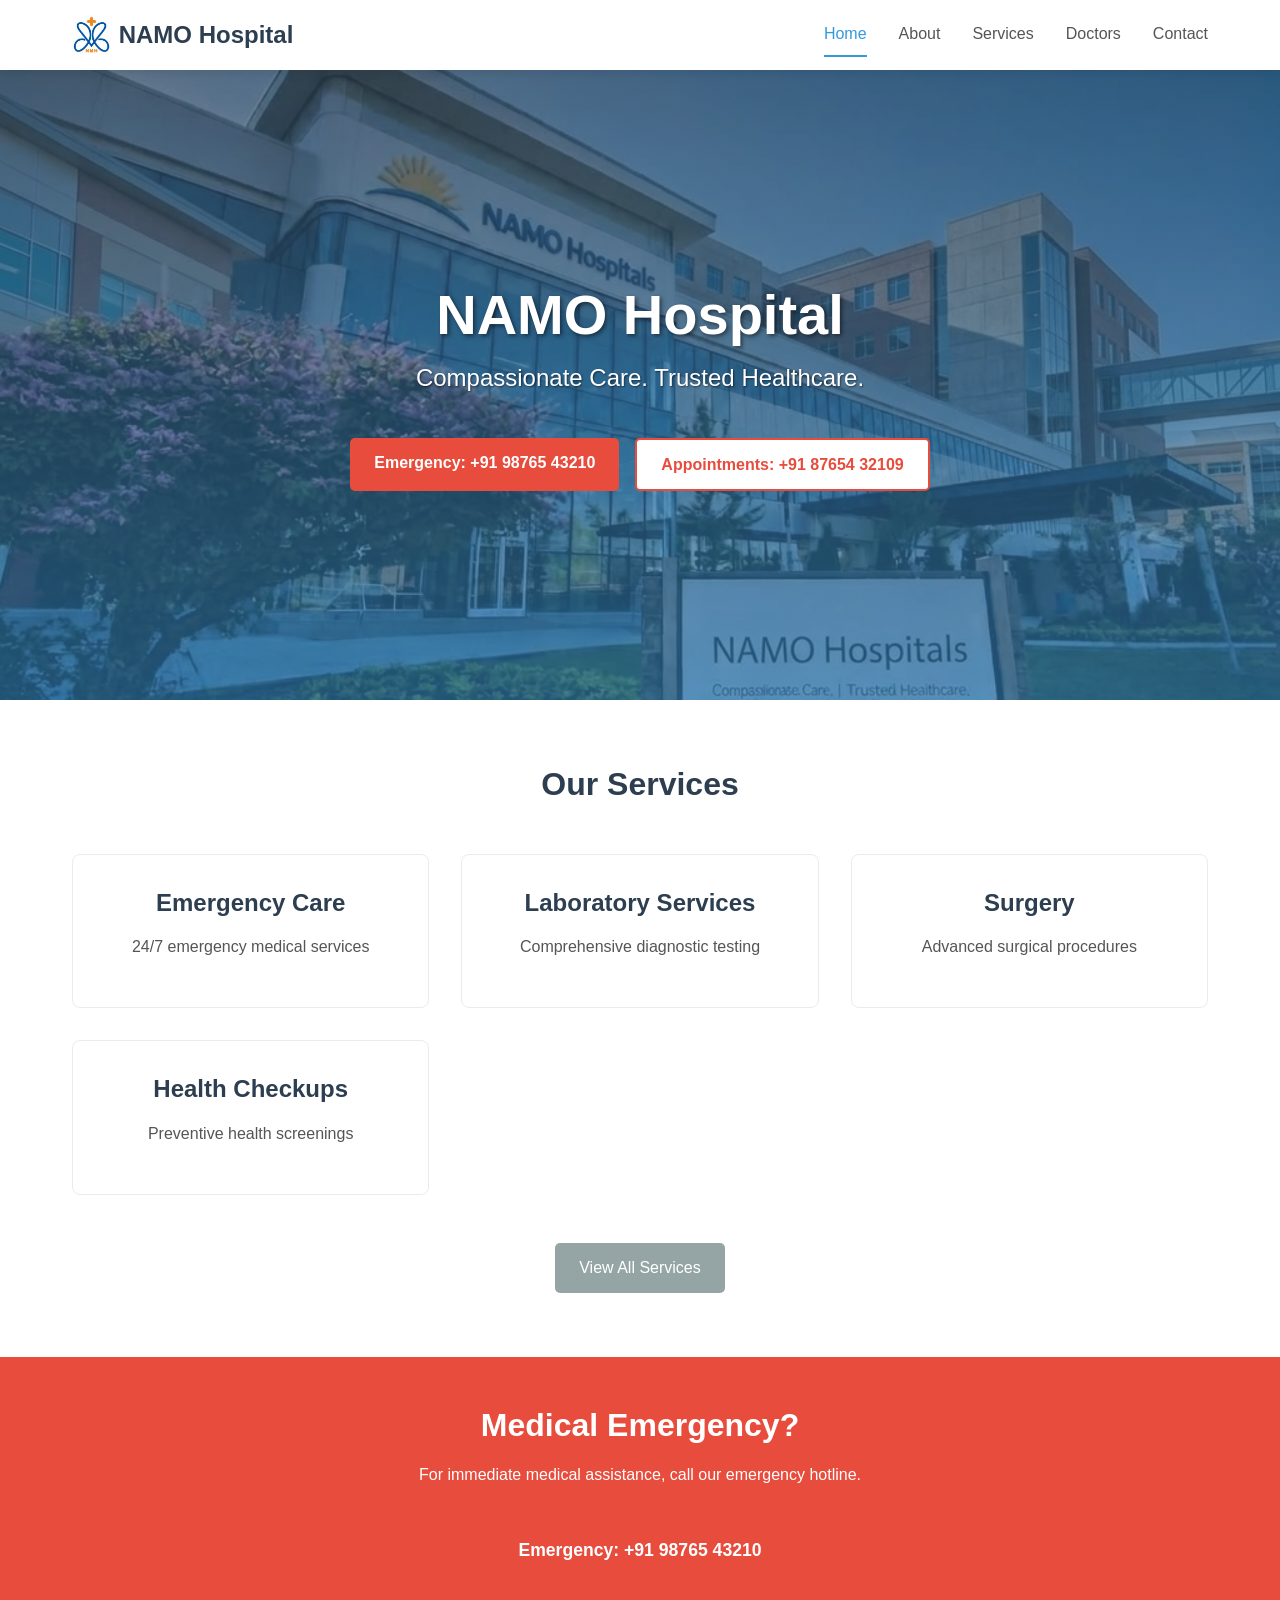
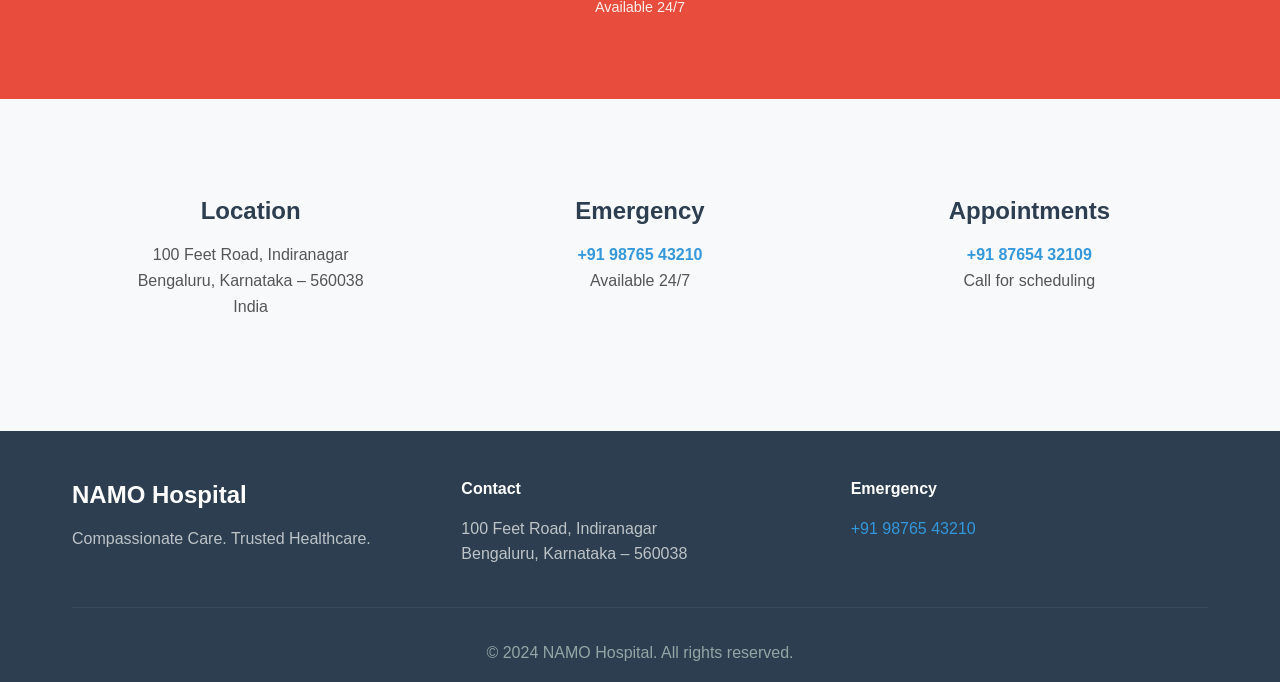
==== index.html @ e05b578f "initial commit" ====
<!DOCTYPE html>
<html lang="en">
<head>
    <meta charset="UTF-8">
    <meta name="viewport" content="width=device-width, initial-scale=1.0">
    <title>NAMO Hospital - Compassionate Care. Trusted Healthcare.</title>
    <link rel="stylesheet" href="styles.css">
</head>
<body>
    <header>
        <nav class="navbar">
            <div class="nav-container">
                <div class="nav-logo">
                    <img src="aassests/logo.jpeg" alt="NAMO Hospital Logo">
                    <h1>NAMO Hospital</h1>
                </div>
                <div class="nav-menu">
                    <a href="index.html" class="nav-link active">Home</a>
                    <a href="about.html" class="nav-link">About</a>
                    <a href="services.html" class="nav-link">Services</a>
                    <a href="doctors.html" class="nav-link">Doctors</a>
                    <a href="contact.html" class="nav-link">Contact</a>
                </div>
                <div class="nav-toggle">
                    <span class="bar"></span>
                    <span class="bar"></span>
                    <span class="bar"></span>
                </div>
            </div>
        </nav>
    </header>

    <main>
        <!-- Hero Section -->
        <section class="hero">
            <div class="container">
                <div class="hero-content">
                    <h1>NAMO Hospital</h1>
                    <p class="tagline">Compassionate Care. Trusted Healthcare.</p>
                    <div class="hero-buttons">
                        <a href="tel:+919876543210" class="btn btn-emergency">Emergency: +91 98765 43210</a>
                        <a href="tel:+918765432109" class="btn btn-appointment">Appointments: +91 87654 32109</a>
                    </div>
                </div>
            </div>
        </section>

        <!-- Services Overview -->
        <section class="services-overview">
            <div class="container">
                <h2>Our Services</h2>
                <div class="services-grid">
                    <div class="service-card">
                        <h3>Emergency Care</h3>
                        <p>24/7 emergency medical services</p>
                    </div>
                    <div class="service-card">
                        <h3>Laboratory Services</h3>
                        <p>Comprehensive diagnostic testing</p>
                    </div>
                    <div class="service-card">
                        <h3>Surgery</h3>
                        <p>Advanced surgical procedures</p>
                    </div>
                    <div class="service-card">
                        <h3>Health Checkups</h3>
                        <p>Preventive health screenings</p>
                    </div>
                </div>
                <div class="text-center">
                    <a href="services.html" class="btn btn-secondary">View All Services</a>
                </div>
            </div>
        </section>

        <!-- Emergency Section -->
        <section class="emergency-section">
            <div class="container">
                <div class="emergency-content">
                    <h2>Medical Emergency?</h2>
                    <p>For immediate medical assistance, call our emergency hotline.</p>
                    <a href="tel:+919876543210" class="btn btn-emergency-large">Emergency: +91 98765 43210</a>
                    <p class="emergency-note">Available 24/7</p>
                </div>
            </div>
        </section>

        <!-- Contact Info -->
        <section class="contact-info">
            <div class="container">
                <div class="contact-grid">
                    <div class="contact-item">
                        <h3>Location</h3>
                        <p>100 Feet Road, Indiranagar<br>
                        Bengaluru, Karnataka – 560038<br>
                        India</p>
                    </div>
                    <div class="contact-item">
                        <h3>Emergency</h3>
                        <p><a href="tel:+919876543210">+91 98765 43210</a><br>
                        Available 24/7</p>
                    </div>
                    <div class="contact-item">
                        <h3>Appointments</h3>
                        <p><a href="tel:+918765432109">+91 87654 32109</a><br>
                        Call for scheduling</p>
                    </div>
                </div>
            </div>
        </section>
    </main>

    <footer>
        <div class="container">
            <div class="footer-content">
                <div class="footer-section">
                    <h3>NAMO Hospital</h3>
                    <p>Compassionate Care. Trusted Healthcare.</p>
                </div>
                <div class="footer-section">
                    <h4>Contact</h4>
                    <p>100 Feet Road, Indiranagar<br>
                    Bengaluru, Karnataka – 560038</p>
                </div>
                <div class="footer-section">
                    <h4>Emergency</h4>
                    <p><a href="tel:+919876543210">+91 98765 43210</a></p>
                </div>
            </div>
            <div class="footer-bottom">
                <p>&copy; 2024 NAMO Hospital. All rights reserved.</p>
            </div>
        </div>
    </footer>

    <script src="script.js"></script>
</body>
</html>
---- styles.css ----
/* NAMO Hospital - Global Stylesheet */
/* Clean, minimal, professional hospital website design */

/* CSS Reset & Base Styles */
* {
    margin: 0;
    padding: 0;
    box-sizing: border-box;
}


html {
    font-size: 16px;
    line-height: 1.6;
}

body {
    font-family: -apple-system, BlinkMacSystemFont, 'Segoe UI', Roboto, Oxygen, Ubuntu, Cantarell, sans-serif;
    color: #333;
    background-color: #fff;
}

/* Typography */
h1, h2, h3, h4, h5, h6 {
    font-weight: 600;
    line-height: 1.3;
    margin-bottom: 1rem;
    color: #2c3e50;
}

h1 {
    font-size: 2.5rem;
}

h2 {
    font-size: 2rem;
}

h3 {
    font-size: 1.5rem;
}

p {
    margin-bottom: 1rem;
    color: #555;
}

a {
    color: #3498db;
    text-decoration: none;
    transition: color 0.3s ease;
}

a:hover {
    color: #2980b9;
}

/* Layout Utilities */
.container {
    max-width: 1200px;
    margin: 0 auto;
    padding: 0 2rem;
}

.text-center {
    text-align: center;
}

/* Buttons */
.btn {
    display: inline-block;
    padding: 0.75rem 1.5rem;
    border: none;
    border-radius: 5px;
    font-size: 1rem;
    font-weight: 500;
    text-decoration: none;
    cursor: pointer;
    transition: all 0.3s ease;
}

.btn-primary {
    background-color: #3498db;
    color: white;
}

.btn-primary:hover {
    background-color: #2980b9;
    color: white;
}

.btn-secondary {
    background-color: #95a5a6;
    color: white;
}

.btn-secondary:hover {
    background-color: #7f8c8d;
    color: white;
}

.btn-emergency {
    background-color: #e74c3c;
    color: white;
    font-weight: 600;
}

.btn-emergency:hover {
    background-color: #c0392b;
    color: white;
}

.btn-appointment {
    background-color: #ffffff;
    color: #e74c3c;
    font-weight: 600;
    border: 2px solid #e74c3c;
}

.btn-appointment:hover {
    background-color: #e74c3c;
    color: #ffffff;
}

.btn-emergency-large {
    background-color: #e74c3c;
    color: white;
    font-weight: 600;
    padding: 1rem 2rem;
    font-size: 1.1rem;
}

.btn-emergency-large:hover {
    background-color: #c0392b;
    color: white;
}

/* Navigation */
.navbar {
    background-color: #fff;
    box-shadow: 0 2px 10px rgba(0, 0, 0, 0.1);
    position: fixed;
    top: 0;
    left: 0;
    right: 0;
    z-index: 1000;
}

.nav-container {
    max-width: 1200px;
    margin: 0 auto;
    padding: 0 2rem;
    display: flex;
    justify-content: space-between;
    align-items: center;
    height: 70px;
}

.nav-logo {
    display: flex;
    align-items: center;
    gap: 0.5rem;
}

.nav-logo img {
    height: 40px;
    width: auto;
}

.nav-logo h1 {
    color: #2c3e50;
    font-size: 1.5rem;
    margin-bottom: 0;
}

.nav-menu {
    display: flex;
    gap: 2rem;
}

.nav-link {
    color: #555;
    font-weight: 500;
    padding: 0.5rem 0;
    border-bottom: 2px solid transparent;
    transition: all 0.3s ease;
}

.nav-link:hover,
.nav-link.active {
    color: #3498db;
    border-bottom-color: #3498db;
}

.nav-toggle {
    display: none;
    flex-direction: column;
    cursor: pointer;
}

.nav-toggle .bar {
    width: 25px;
    height: 3px;
    background-color: #2c3e50;
    margin: 3px 0;
    transition: 0.3s;
}

/* Main Content */
main {
    margin-top: 70px;
    min-height: calc(100vh - 70px);
}

/* Hero Section */
.hero {
    background: linear-gradient(rgba(44, 62, 80, 0.7), rgba(52, 152, 219, 0.6)), url('hospital-building.jpg');
    background-size: cover;
    background-position: center;
    background-attachment: fixed;
    padding: 6rem 0;
    text-align: center;
    color: white;
    min-height: 70vh;
    display: flex;
    align-items: center;
}

.hero-content h1 {
    font-size: 3.5rem;
    color: white;
    margin-bottom: 0.5rem;
    text-shadow: 2px 2px 4px rgba(0, 0, 0, 0.5);
}

.tagline {
    font-size: 1.5rem;
    color: white;
    margin-bottom: 2.5rem;
    font-weight: 400;
    text-shadow: 1px 1px 2px rgba(0, 0, 0, 0.5);
}

.hero-buttons {
    display: flex;
    gap: 1rem;
    justify-content: center;
    flex-wrap: wrap;
}

/* Page Headers */
.page-header {
    background-color: #f8f9fa;
    padding: 3rem 0;
    text-align: center;
    border-bottom: 1px solid #e9ecef;
}

.page-header h1 {
    font-size: 2.5rem;
    margin-bottom: 0.5rem;
}

.page-header p {
    font-size: 1.1rem;
    color: #7f8c8d;
}

/* Services Overview */
.services-overview {
    padding: 4rem 0;
    background-color: #fff;
}

.services-overview h2 {
    text-align: center;
    margin-bottom: 3rem;
}

.services-grid {
    display: grid;
    grid-template-columns: repeat(auto-fit, minmax(280px, 1fr));
    gap: 2rem;
    margin-bottom: 3rem;
}

.service-card {
    background-color: #fff;
    border: 1px solid #e9ecef;
    border-radius: 8px;
    padding: 2rem;
    text-align: center;
    transition: transform 0.3s ease, box-shadow 0.3s ease;
}

.service-card:hover {
    transform: translateY(-5px);
    box-shadow: 0 10px 30px rgba(0, 0, 0, 0.1);
}

.service-card h3 {
    color: #2c3e50;
    margin-bottom: 1rem;
}

.service-icon {
    font-size: 3rem;
    margin-bottom: 1rem;
}

/* Emergency Section */
.emergency-section {
    background-color: #e74c3c;
    color: white;
    padding: 3rem 0;
    text-align: center;
}

.emergency-section h2 {
    color: white;
    margin-bottom: 1rem;
}

.emergency-section p {
    color: white;
    margin-bottom: 2rem;
}

.emergency-note {
    margin-top: 1rem;
    font-size: 0.9rem;
    opacity: 0.9;
}

/* Emergency Care Section (Services Page) */
.emergency-care-section {
    padding: 3rem 0;
    background-color: #f8f9fa;
}

.emergency-care-card {
    background-color: #e74c3c;
    color: white;
    padding: 3rem;
    border-radius: 10px;
    text-align: center;
    max-width: 600px;
    margin: 0 auto;
}

.emergency-care-card h2 {
    color: white;
    margin-bottom: 1rem;
}

.emergency-care-card p {
    color: white;
    margin-bottom: 1rem;
}

.emergency-number {
    display: block;
    font-size: 2rem;
    font-weight: 700;
    color: white;
    text-decoration: none;
    margin: 1rem 0;
}

.emergency-number:hover {
    color: #f1c40f;
}

.availability {
    font-size: 1.1rem;
    font-weight: 500;
    margin-top: 1rem;
}

/* Services Section */
.services-section {
    padding: 4rem 0;
}

.services-section h2 {
    text-align: center;
    margin-bottom: 3rem;
}

/* Contact Info */
.contact-info {
    padding: 4rem 0;
    background-color: #f8f9fa;
}

.contact-grid {
    display: grid;
    grid-template-columns: repeat(auto-fit, minmax(300px, 1fr));
    gap: 2rem;
}

.contact-item {
    text-align: center;
    padding: 2rem;
}

.contact-item h3 {
    margin-bottom: 1rem;
}

.contact-item a {
    color: #3498db;
    font-weight: 600;
}

/* Mission & Vision */
.mission-vision {
    padding: 4rem 0;
    background-color: #fff;
}

.content-grid {
    display: grid;
    grid-template-columns: repeat(auto-fit, minmax(400px, 1fr));
    gap: 3rem;
}

.content-card {
    background-color: #f8f9fa;
    padding: 3rem;
    border-radius: 10px;
    text-align: center;
}

.content-card h2 {
    color: #2c3e50;
    margin-bottom: 1.5rem;
}

.content-card p {
    font-size: 1.1rem;
    color: #555;
}

/* Hospital Info */
.hospital-info {
    padding: 4rem 0;
}

.info-content {
    max-width: 800px;
    margin: 0 auto;
    text-align: center;
}

.info-content p {
    font-size: 1.1rem;
    line-height: 1.8;
    margin-bottom: 2rem;
}

/* Why Choose Us */
.why-choose-us {
    padding: 4rem 0;
    background-color: #f8f9fa;
}

.why-choose-us h2 {
    text-align: center;
    margin-bottom: 3rem;
}

.features-grid {
    display: grid;
    grid-template-columns: repeat(auto-fit, minmax(350px, 1fr));
    gap: 2rem;
}

.feature-item {
    background-color: white;
    padding: 2rem;
    border-radius: 8px;
    box-shadow: 0 2px 10px rgba(0, 0, 0, 0.05);
}

.feature-item h3 {
    color: #2c3e50;
    margin-bottom: 1rem;
}

/* Doctors Section */
.doctors-section {
    padding: 4rem 0;
}

.doctors-section h2 {
    text-align: center;
    margin-bottom: 3rem;
}

.doctors-grid {
    display: grid;
    grid-template-columns: repeat(auto-fit, minmax(250px, 1fr));
    gap: 2rem;
}

.doctor-card {
    background-color: #fff;
    border: 1px solid #e9ecef;
    border-radius: 10px;
    padding: 2rem;
    text-align: center;
    transition: transform 0.3s ease, box-shadow 0.3s ease;
}

.doctor-card:hover {
    transform: translateY(-5px);
    box-shadow: 0 10px 30px rgba(0, 0, 0, 0.1);
}

.doctor-image {
    margin-bottom: 1.5rem;
}

.doctor-placeholder {
    width: 80px;
    height: 80px;
    background-color: #f8f9fa;
    border-radius: 50%;
    display: flex;
    align-items: center;
    justify-content: center;
    margin: 0 auto;
    font-size: 2.5rem;
}

.doctor-image img {
    width: 140px;
    height: 140px;
    object-fit: cover;
    object-position: top center;
    background-color: #f8f9fa;
    border-radius: 50%;
    margin: 0 auto;
    display: block;
    border: 3px solid #f8f9fa;
    box-shadow: 0 2px 8px rgba(0, 0, 0, 0.1);
}

.doctor-image img[src*="dr-rahul-sharma"] {
    background-color: #ffffff;
}

.doctor-info h3 {
    color: #2c3e50;
    margin-bottom: 0.5rem;
}

.specialization {
    color: #3498db;
    font-weight: 500;
    margin-bottom: 0;
}

/* Contact CTA */
.contact-cta, .appointment-cta {
    padding: 4rem 0;
    background-color: #2c3e50;
    color: white;
    text-align: center;
}

.contact-cta h2, .appointment-cta h2 {
    color: white;
    margin-bottom: 1rem;
}

.contact-cta p, .appointment-cta p {
    color: white;
    margin-bottom: 2rem;
    font-size: 1.1rem;
}

.cta-buttons {
    display: flex;
    gap: 1rem;
    justify-content: center;
    flex-wrap: wrap;
}

/* Contact Page Specific */
.emergency-contact {
    padding: 3rem 0;
    background-color: #f8f9fa;
}

.emergency-card {
    background-color: #e74c3c;
    color: white;
    padding: 3rem;
    border-radius: 10px;
    text-align: center;
    max-width: 500px;
    margin: 0 auto;
}

.emergency-card h2 {
    color: white;
    margin-bottom: 1rem;
}

.emergency-card p {
    color: white;
    margin-bottom: 1rem;
}

.contact-info-section {
    padding: 4rem 0;
}

.contact-icon {
    font-size: 3rem;
    margin-bottom: 1rem;
}

.contact-note {
    font-size: 0.9rem;
    color: #7f8c8d;
    margin-bottom: 0;
}

.hospital-hours {
    padding: 3rem 0;
    background-color: #f8f9fa;
}

.hours-card {
    background-color: white;
    padding: 3rem;
    border-radius: 10px;
    text-align: center;
    max-width: 600px;
    margin: 0 auto;
    box-shadow: 0 2px 10px rgba(0, 0, 0, 0.05);
}

/* Contact Form */
.contact-form-section {
    padding: 4rem 0;
}

.contact-form-section h2 {
    text-align: center;
    margin-bottom: 3rem;
}

.form-container {
    max-width: 700px;
    margin: 0 auto;
}

.contact-form {
    background-color: #f8f9fa;
    padding: 3rem;
    border-radius: 10px;
    margin-bottom: 2rem;
}

.form-row {
    display: grid;
    grid-template-columns: 1fr 1fr;
    gap: 1rem;
}

.form-group {
    margin-bottom: 1.5rem;
}

.form-group label {
    display: block;
    margin-bottom: 0.5rem;
    font-weight: 600;
    color: #2c3e50;
}

.form-group input,
.form-group select,
.form-group textarea {
    width: 100%;
    padding: 0.75rem;
    border: 1px solid #ddd;
    border-radius: 5px;
    font-size: 1rem;
    transition: border-color 0.3s ease;
}

.form-group input:focus,
.form-group select:focus,
.form-group textarea:focus {
    outline: none;
    border-color: #3498db;
}

.form-note {
    background-color: #f8f9fa;
    padding: 2rem;
    border-radius: 8px;
    border-left: 4px solid #3498db;
}

.quick-contact {
    margin-top: 1rem;
}

.quick-contact p {
    margin-bottom: 0.5rem;
}

.quick-contact a {
    font-weight: 600;
}

/* Footer */
footer {
    background-color: #2c3e50;
    color: white;
    padding: 3rem 0 1rem;
}

.footer-content {
    display: grid;
    grid-template-columns: repeat(auto-fit, minmax(250px, 1fr));
    gap: 2rem;
    margin-bottom: 2rem;
}

.footer-section h3,
.footer-section h4 {
    color: white;
    margin-bottom: 1rem;
}

.footer-section p {
    color: #bdc3c7;
    margin-bottom: 0.5rem;
}

.footer-section a {
    color: #3498db;
}

.footer-section a:hover {
    color: #2980b9;
}

.footer-bottom {
    text-align: center;
    padding-top: 2rem;
    border-top: 1px solid #34495e;
}

.footer-bottom p {
    color: #95a5a6;
    margin-bottom: 0;
}

/* Responsive Design */
@media (max-width: 768px) {
    .nav-menu {
        position: fixed;
        left: -100%;
        top: 70px;
        flex-direction: column;
        background-color: white;
        width: 100%;
        text-align: center;
        transition: 0.3s;
        box-shadow: 0 10px 27px rgba(0, 0, 0, 0.05);
        padding: 2rem 0;
        gap: 1rem;
    }

    .nav-menu.active {
        left: 0;
    }

    .nav-logo {
        gap: 0.3rem;
    }

    .nav-logo img {
        height: 30px;
    }

    .nav-logo h1 {
        font-size: 1.2rem;
    }

    .nav-toggle {
        display: flex;
    }

    .nav-toggle.active .bar:nth-child(2) {
        opacity: 0;
    }

    .nav-toggle.active .bar:nth-child(1) {
        transform: translateY(8px) rotate(45deg);
    }

    .nav-toggle.active .bar:nth-child(3) {
        transform: translateY(-8px) rotate(-45deg);
    }

    .container {
        padding: 0 1rem;
    }

    .hero {
        background-attachment: scroll;
        min-height: 60vh;
        padding: 4rem 0;
    }

    .hero-content h1 {
        font-size: 2.5rem;
    }

    .tagline {
        font-size: 1.3rem;
    }

    .hero-buttons {
        flex-direction: column;
        align-items: center;
    }

    .services-grid {
        grid-template-columns: 1fr;
    }

    .content-grid {
        grid-template-columns: 1fr;
    }

    .doctors-grid {
        grid-template-columns: repeat(auto-fit, minmax(200px, 1fr));
    }

    .form-row {
        grid-template-columns: 1fr;
    }

    .cta-buttons {
        flex-direction: column;
        align-items: center;
    }

    .footer-content {
        grid-template-columns: 1fr;
        text-align: center;
    }
}

@media (max-width: 480px) {
    .hero {
        min-height: 50vh;
        padding: 3rem 0;
    }

    .hero-content h1 {
        font-size: 2rem;
    }

    .tagline {
        font-size: 1.1rem;
    }

    .nav-logo h1 {
        font-size: 1rem;
    }

    .nav-logo img {
        height: 25px;
    }

    h1 {
        font-size: 2rem;
    }

    h2 {
        font-size: 1.5rem;
    }

    .btn {
        padding: 0.5rem 1rem;
        font-size: 0.9rem;
    }

    .contact-form,
    .emergency-care-card,
    .emergency-card,
    .hours-card {
        padding: 2rem;
    }

    .doctors-grid {
        grid-template-columns: 1fr;
    }
}
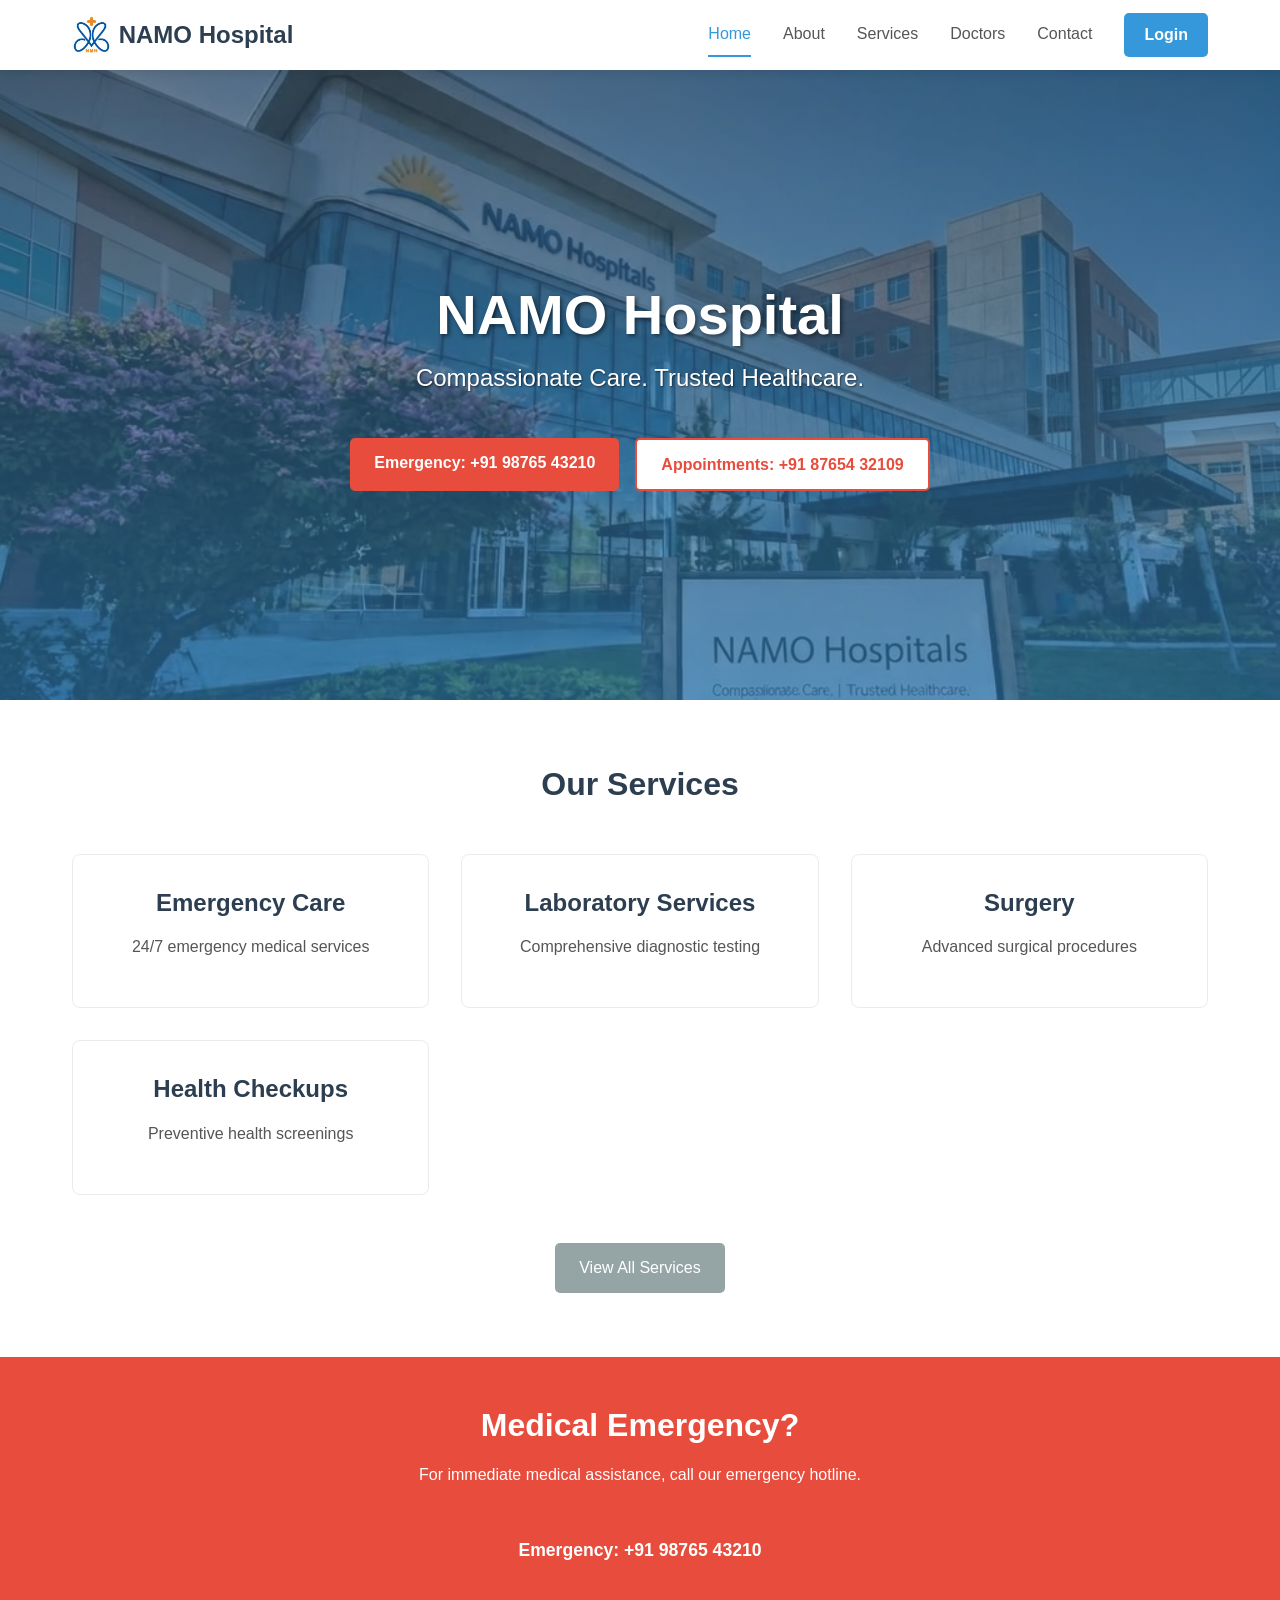
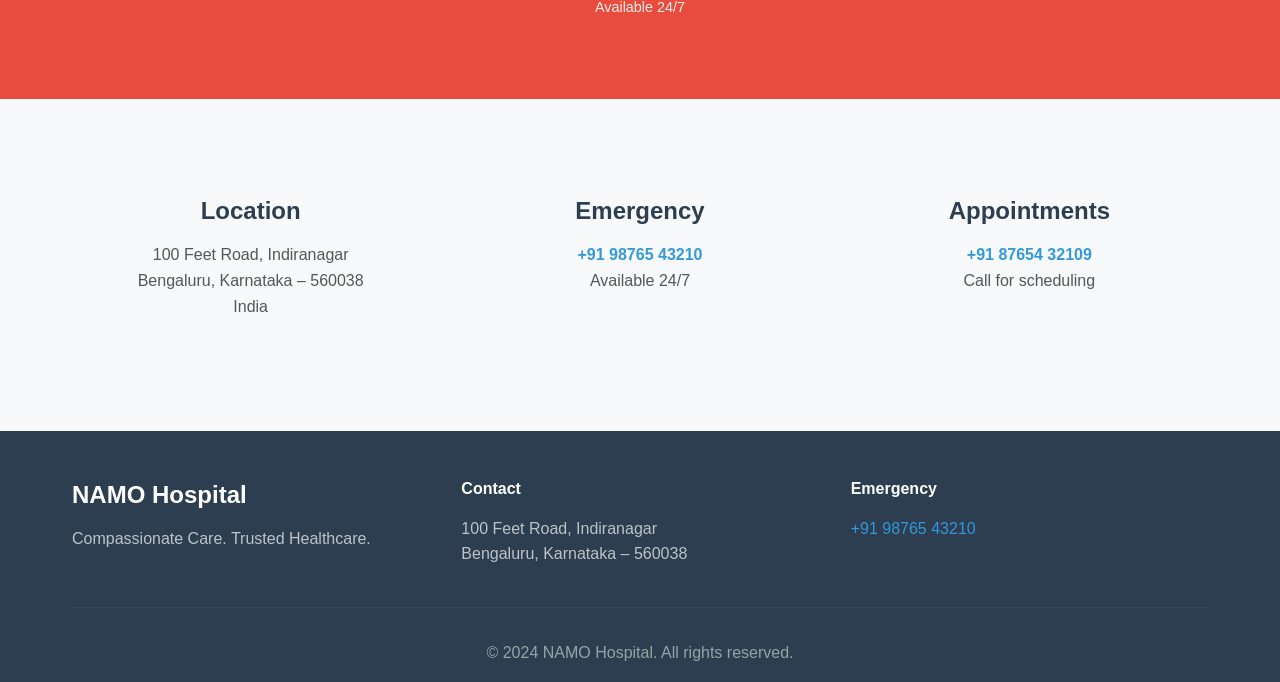
==== commit 30b3c7c0: "Update Namo Hospitals website" ====
--- a/index.html
+++ b/index.html
@@ -20,6 +20,7 @@
                     <a href="services.html" class="nav-link">Services</a>
                     <a href="doctors.html" class="nav-link">Doctors</a>
                     <a href="contact.html" class="nav-link">Contact</a>
+                    <button type="button" class="nav-login-btn" id="loginBtn">Login</button>
                 </div>
                 <div class="nav-toggle">
                     <span class="bar"></span>
@@ -133,6 +134,158 @@
         </div>
     </footer>
 
+    <!-- Login / Patient Status Modal -->
+    <div class="modal-overlay" id="loginModal">
+        <div class="modal-box">
+            <button type="button" class="modal-close" id="modalClose" aria-label="Close">&times;</button>
+
+            <!-- Step 1: Login -->
+            <div class="modal-step" id="loginStep">
+                <h2>Login</h2>
+                <p class="modal-subtitle">Sign in to book appointments or check patient status.</p>
+
+                <!-- Role tabs -->
+                <div class="login-tabs">
+                    <button type="button" class="login-tab active" id="tabPatient">Patient / Visitor</button>
+                    <button type="button" class="login-tab" id="tabStaff">Staff</button>
+                </div>
+
+                <!-- Patient / Visitor login (no password needed) -->
+                <form id="patientLoginForm">
+                    <div class="form-group">
+                        <label for="visitorName">Your Name</label>
+                        <input type="text" id="visitorName" name="visitorName" required>
+                    </div>
+                    <div class="form-group">
+                        <label for="visitorPhone">Phone Number</label>
+                        <input type="tel" id="visitorPhone" name="visitorPhone" required>
+                    </div>
+                    <p class="modal-hint">Patients &amp; visitors can continue without a password.</p>
+                    <button type="submit" class="btn btn-primary modal-btn-full">Continue</button>
+                </form>
+
+                <!-- Staff login (requires credentials) -->
+                <form id="loginForm" style="display:none;">
+                    <div class="form-group">
+                        <label for="loginUser">Username</label>
+                        <input type="text" id="loginUser" name="loginUser">
+                    </div>
+                    <div class="form-group">
+                        <label for="loginPass">Password</label>
+                        <input type="password" id="loginPass" name="loginPass">
+                    </div>
+                    <p class="modal-hint">Demo staff login &mdash; username: <strong>admin</strong>, password: <strong>namo123</strong></p>
+                    <button type="submit" class="btn btn-primary modal-btn-full">Login</button>
+                </form>
+            </div>
+
+            <!-- Step 2: Choose an option -->
+            <div class="modal-step" id="choiceStep" style="display:none;">
+                <h2>Welcome</h2>
+                <p class="modal-subtitle">What would you like to do?</p>
+                <div class="choice-grid">
+                    <button type="button" class="choice-card" id="choicePatient">
+                        <span class="choice-icon">🧾</span>
+                        <span class="choice-title">Patient Details</span>
+                        <span class="choice-desc">Look up a patient's status</span>
+                    </button>
+                    <button type="button" class="choice-card" id="choiceAppointment">
+                        <span class="choice-icon">📅</span>
+                        <span class="choice-title">Appointments</span>
+                        <span class="choice-desc">Book a new appointment</span>
+                    </button>
+                </div>
+                <button type="button" class="btn btn-secondary modal-btn-full" id="logoutBtn">Logout</button>
+            </div>
+
+            <!-- Step 3: Patient Search -->
+            <div class="modal-step" id="searchStep" style="display:none;">
+                <h2>Find Patient</h2>
+                <p class="modal-subtitle">Enter the patient details to check their status.</p>
+                <form id="patientForm">
+                    <div class="form-row">
+                        <div class="form-group">
+                            <label for="pName">First Name</label>
+                            <input type="text" id="pName" name="pName" required>
+                        </div>
+                        <div class="form-group">
+                            <label for="pSurname">Surname</label>
+                            <input type="text" id="pSurname" name="pSurname" required>
+                        </div>
+                    </div>
+                    <div class="form-group">
+                        <label for="pDate">Appointment Date <span class="optional-tag">(optional)</span></label>
+                        <input type="date" id="pDate" name="pDate">
+                    </div>
+                    <button type="submit" class="btn btn-primary modal-btn-full">Check Status</button>
+                    <button type="button" class="btn btn-secondary modal-btn-full" id="backFromSearch">Back</button>
+                </form>
+
+                <!-- Result -->
+                <div class="patient-result" id="patientResult" style="display:none;"></div>
+            </div>
+
+            <!-- Step 4: Book Appointment -->
+            <div class="modal-step" id="appointmentStep" style="display:none;">
+                <h2>Book Appointment</h2>
+                <p class="modal-subtitle">Fill in the details to schedule an appointment.</p>
+                <form id="appointmentForm">
+                    <div class="form-row">
+                        <div class="form-group">
+                            <label for="aName">First Name</label>
+                            <input type="text" id="aName" name="aName" required>
+                        </div>
+                        <div class="form-group">
+                            <label for="aSurname">Surname</label>
+                            <input type="text" id="aSurname" name="aSurname" required>
+                        </div>
+                    </div>
+                    <div class="form-group">
+                        <label for="aPhone">Phone Number</label>
+                        <input type="tel" id="aPhone" name="aPhone" required>
+                    </div>
+                    <div class="form-group">
+                        <label for="aDoctor">Doctor / Department</label>
+                        <select id="aDoctor" name="aDoctor" required>
+                            <option value="" disabled selected>Select a doctor</option>
+                            <option value="Dr. Rahul Sharma (Cardiologist)">Dr. Rahul Sharma (Cardiologist)</option>
+                            <option value="Dr. Priya Reddy (Pediatrician)">Dr. Priya Reddy (Pediatrician)</option>
+                            <option value="Dr. Vikram Singh (Orthopedic Specialist)">Dr. Vikram Singh (Orthopedic Specialist)</option>
+                            <option value="Dr. Sneha Rao (Gynecologist)">Dr. Sneha Rao (Gynecologist)</option>
+                            <option value="Dr. Arjun Kumar (Neurologist)">Dr. Arjun Kumar (Neurologist)</option>
+                            <option value="Dr. Siva Mohan Yadav Yerasi (Dentist)">Dr. Siva Mohan Yadav Yerasi (Dentist)</option>
+                            <option value="Dr. Niketa Sonavane (Dermatologist)">Dr. Niketa Sonavane (Dermatologist)</option>
+                            <option value="Dr. Monica Chib (Psychiatrist)">Dr. Monica Chib (Psychiatrist)</option>
+                            <option value="Dr. D. Nageshwar Reddy (Gastroenterologist)">Dr. D. Nageshwar Reddy (Gastroenterologist)</option>
+                            <option value="Dr. Suresh H. Advani (Oncologist)">Dr. Suresh H. Advani (Oncologist)</option>
+                            <option value="Dr. Harsh Mahajan (Radiologist)">Dr. Harsh Mahajan (Radiologist)</option>
+                        </select>
+                    </div>
+                    <div class="form-row">
+                        <div class="form-group">
+                            <label for="aDate">Preferred Date</label>
+                            <input type="date" id="aDate" name="aDate" required>
+                        </div>
+                        <div class="form-group">
+                            <label for="aTime">Preferred Time</label>
+                            <input type="time" id="aTime" name="aTime" required>
+                        </div>
+                    </div>
+                    <button type="submit" class="btn btn-primary modal-btn-full">Confirm Appointment</button>
+                    <button type="button" class="btn btn-secondary modal-btn-full" id="backFromAppointment">Back</button>
+                </form>
+
+                <!-- Confirmation -->
+                <div class="patient-result" id="appointmentResult" style="display:none;"></div>
+            </div>
+        </div>
+    </div>
+
     <script src="script.js"></script>
 </body>
-</html>+</html>
+
+
+
+
+    
--- a/styles.css
+++ b/styles.css
@@ -137,7 +137,9 @@
 
 /* Navigation */
 .navbar {
-    background-color: #fff;
+    background-color: rgba(255, 255, 255, 0.6);
+    backdrop-filter: blur(10px);
+    -webkit-backdrop-filter: blur(10px);
     box-shadow: 0 2px 10px rgba(0, 0, 0, 0.1);
     position: fixed;
     top: 0;
@@ -907,4 +909,288 @@
     .doctors-grid {
         grid-template-columns: 1fr;
     }
-}+}
+
+/* ============================================= */
+/* Login Button + Patient Status Modal           */
+/* ============================================= */
+
+/* Navbar Login Button */
+.nav-login-btn {
+    background-color: #3498db;
+    color: #fff;
+    border: none;
+    padding: 0.5rem 1.25rem;
+    border-radius: 5px;
+    font-size: 1rem;
+    font-weight: 600;
+    cursor: pointer;
+    font-family: inherit;
+    transition: background-color 0.3s ease;
+}
+
+.nav-login-btn:hover {
+    background-color: #2980b9;
+}
+
+/* Modal Overlay */
+.modal-overlay {
+    display: none;
+    position: fixed;
+    top: 0;
+    left: 0;
+    right: 0;
+    bottom: 0;
+    background-color: rgba(44, 62, 80, 0.6);
+    z-index: 2000;
+    justify-content: center;
+    align-items: flex-start;
+    padding: 2rem 1rem;
+    overflow-y: auto;
+}
+
+.modal-overlay.active {
+    display: flex;
+}
+
+/* Modal Box */
+.modal-box {
+    background-color: #fff;
+    border-radius: 10px;
+    padding: 2.5rem;
+    max-width: 480px;
+    width: 100%;
+    position: relative;
+    box-shadow: 0 10px 40px rgba(0, 0, 0, 0.2);
+    margin: auto;
+}
+
+.modal-box h2 {
+    color: #2c3e50;
+    margin-bottom: 0.5rem;
+    text-align: center;
+}
+
+.modal-subtitle {
+    text-align: center;
+    color: #7f8c8d;
+    margin-bottom: 1.5rem;
+}
+
+.modal-close {
+    position: absolute;
+    top: 1rem;
+    right: 1.25rem;
+    background: none;
+    border: none;
+    font-size: 1.75rem;
+    line-height: 1;
+    color: #95a5a6;
+    cursor: pointer;
+    transition: color 0.3s ease;
+}
+
+.modal-close:hover {
+    color: #e74c3c;
+}
+
+.modal-hint {
+    font-size: 0.85rem;
+    color: #7f8c8d;
+    background-color: #f8f9fa;
+    padding: 0.6rem 0.8rem;
+    border-radius: 5px;
+    border-left: 3px solid #3498db;
+    margin-bottom: 1.25rem;
+}
+
+.modal-btn-full {
+    width: 100%;
+    margin-top: 0.5rem;
+}
+
+.optional-tag {
+    font-weight: 400;
+    font-size: 0.85rem;
+    color: #95a5a6;
+}
+
+.modal-error {
+    color: #e74c3c;
+    font-weight: 600;
+    text-align: center;
+    margin-top: 1rem;
+    margin-bottom: 0;
+}
+
+/* Choice step (Patient Details / Appointments) */
+/* Login role tabs */
+.login-tabs {
+    display: flex;
+    gap: 0.5rem;
+    margin-bottom: 1.5rem;
+    background-color: #f1f3f5;
+    padding: 0.3rem;
+    border-radius: 8px;
+}
+
+.login-tab {
+    flex: 1;
+    padding: 0.6rem 0.5rem;
+    border: none;
+    background: transparent;
+    border-radius: 6px;
+    font-family: inherit;
+    font-size: 0.95rem;
+    font-weight: 600;
+    color: #7f8c8d;
+    cursor: pointer;
+    transition: background-color 0.2s ease, color 0.2s ease;
+}
+
+.login-tab.active {
+    background-color: #fff;
+    color: #2c3e50;
+    box-shadow: 0 1px 3px rgba(0, 0, 0, 0.12);
+}
+
+/* Choice step (Patient Details / Appointments) */
+.choice-grid {
+    display: grid;
+    grid-template-columns: 1fr 1fr;
+    gap: 1rem;
+    margin-bottom: 1.25rem;
+}
+
+.choice-card {
+    display: flex;
+    flex-direction: column;
+    align-items: center;
+    text-align: center;
+    gap: 0.4rem;
+    background-color: #f8f9fa;
+    border: 2px solid #e9ecef;
+    border-radius: 10px;
+    padding: 1.5rem 1rem;
+    cursor: pointer;
+    font-family: inherit;
+    transition: border-color 0.2s ease, transform 0.2s ease, box-shadow 0.2s ease;
+}
+
+.choice-card:hover {
+    border-color: #3498db;
+    transform: translateY(-3px);
+    box-shadow: 0 6px 18px rgba(52, 152, 219, 0.18);
+}
+
+.choice-icon {
+    font-size: 2rem;
+    line-height: 1;
+}
+
+.choice-title {
+    font-size: 1.05rem;
+    font-weight: 700;
+    color: #2c3e50;
+}
+
+.choice-desc {
+    font-size: 0.85rem;
+    color: #7f8c8d;
+}
+
+/* Patient Result Card */
+.patient-result {
+    margin-top: 1.75rem;
+    border-top: 1px solid #e9ecef;
+    padding-top: 1.5rem;
+}
+
+.patient-card {
+    background-color: #f8f9fa;
+    border-radius: 8px;
+    padding: 1.5rem;
+    border-left: 4px solid #3498db;
+}
+
+.patient-card + .patient-card {
+    margin-top: 1rem;
+}
+
+.result-count {
+    font-weight: 600;
+    color: #2c3e50;
+    margin-bottom: 1rem;
+}
+
+.patient-card h3 {
+    color: #2c3e50;
+    margin-bottom: 1rem;
+}
+
+.patient-detail {
+    display: flex;
+    justify-content: space-between;
+    gap: 1rem;
+    padding: 0.5rem 0;
+    border-bottom: 1px dashed #e0e0e0;
+}
+
+.patient-detail:last-child {
+    border-bottom: none;
+}
+
+.patient-detail .label {
+    color: #7f8c8d;
+    font-weight: 500;
+}
+
+.patient-detail .value {
+    color: #2c3e50;
+    font-weight: 600;
+    text-align: right;
+}
+
+.status-badge {
+    display: inline-block;
+    padding: 0.25rem 0.75rem;
+    border-radius: 20px;
+    font-size: 0.85rem;
+    font-weight: 700;
+    color: #fff;
+}
+
+.status-in-hospital {
+    background-color: #e67e22;
+}
+
+.status-discharged {
+    background-color: #27ae60;
+}
+
+.patient-not-found {
+    background-color: #fdecea;
+    border-left: 4px solid #e74c3c;
+    border-radius: 8px;
+    padding: 1.25rem;
+    color: #c0392b;
+    text-align: center;
+    font-weight: 500;
+}
+
+/* Modal responsive */
+@media (max-width: 768px) {
+    /* Keep the login button visible with the hamburger, or inside the menu */
+    .nav-menu .nav-login-btn {
+        width: 60%;
+        margin: 0 auto;
+    }
+
+    .modal-box {
+        padding: 2rem 1.5rem;
+    }
+
+    .choice-grid {
+        grid-template-columns: 1fr;
+    }
+}
